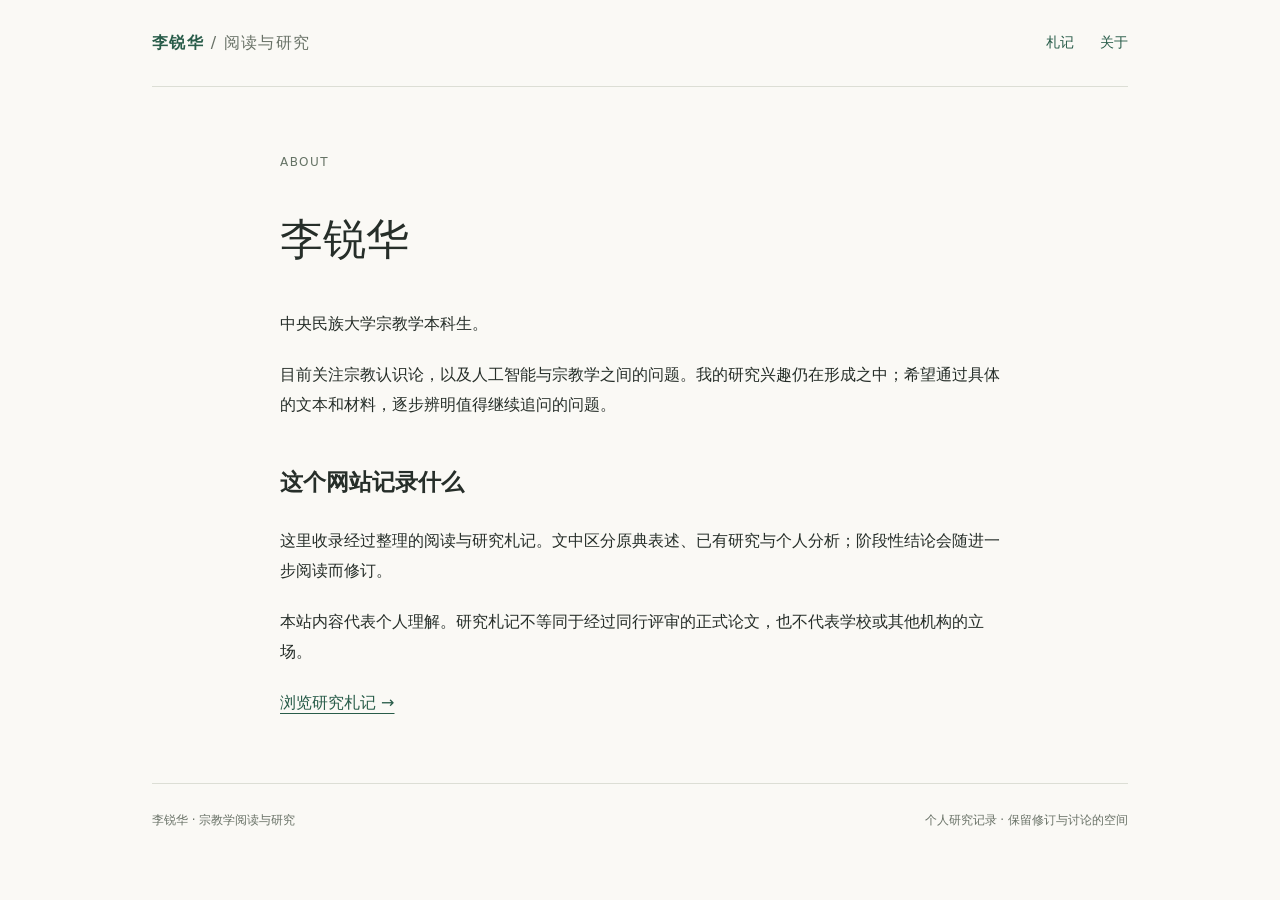
==== about.html @ aed1df16 "Create personal religious studies website" ====
<!doctype html><html lang="zh-CN"><head><meta charset="utf-8"><meta name="viewport" content="width=device-width,initial-scale=1"><meta name="description" content="李锐华，中央民族大学宗教学本科生。"><title>关于 · 李锐华</title><link rel="stylesheet" href="style.css"><link rel="icon" href="favicon.svg" type="image/svg+xml"></head><body><a class="skip" href="#main">跳至正文</a><div class="wrap"><header><a class="brand" href="index.html">李锐华 <span style="font-weight:400;color:#687166">/ 阅读与研究</span></a><nav aria-label="主导航"><a href="index.html#notes">札记</a><a href="about.html">关于</a></nav></header><main id="main"><article class="article"><div class="eyebrow">ABOUT</div><h1>李锐华</h1><p>中央民族大学宗教学本科生。</p><p>目前关注宗教认识论，以及人工智能与宗教学之间的问题。我的研究兴趣仍在形成之中；希望通过具体的文本和材料，逐步辨明值得继续追问的问题。</p><h2>这个网站记录什么</h2><p>这里收录经过整理的阅读与研究札记。文中区分原典表述、已有研究与个人分析；阶段性结论会随进一步阅读而修订。</p><p>本站内容代表个人理解。研究札记不等同于经过同行评审的正式论文，也不代表学校或其他机构的立场。</p><p><a href="index.html#notes">浏览研究札记 →</a></p></article></main><footer><span>李锐华 · 宗教学阅读与研究</span><span>个人研究记录 · 保留修订与讨论的空间</span></footer></div></body></html>
---- style.css ----
*{box-sizing:border-box}html{scroll-behavior:smooth}body{margin:0;background:#faf9f5;color:#262e29;font-family:system-ui,-apple-system,"PingFang SC","Microsoft YaHei",sans-serif;line-height:1.85}a{color:#285c49;text-underline-offset:5px}a:hover{color:#122f25}a:focus-visible{outline:2px solid #285c49;outline-offset:5px}.wrap{max-width:1040px;margin:auto;padding:0 32px}header{display:flex;justify-content:space-between;align-items:center;padding:28px 0;border-bottom:1px solid #dcded5}.brand{text-decoration:none;font-weight:650;letter-spacing:.08em}nav{display:flex;gap:26px}nav a{text-decoration:none;font-size:14px}.hero{padding:94px 0 75px;max-width:750px}.eyebrow,.meta{font-size:12px;letter-spacing:.12em;color:#657365}.hero h1{font:500 clamp(36px,6vw,62px)/1.35 Georgia,"Songti SC",serif;letter-spacing:.02em;margin:20px 0}.hero p{font-size:18px;color:#59635a;max-width:620px}.section{padding:42px 0;border-top:1px solid #dcded5}.section h2{font-size:16px;font-weight:500;margin:0 0 28px}.entry{display:grid;grid-template-columns:150px 1fr;gap:28px}.entry h3{font-size:24px;line-height:1.6;margin:0 0 14px;font-weight:500}.entry p{color:#59635a;margin:0 0 20px}.tag{font-size:12px;border:1px solid #becbbd;border-radius:3px;padding:3px 8px}.about{max-width:680px}footer{border-top:1px solid #dcded5;margin-top:65px;padding:25px 0 35px;color:#687166;font-size:12px;display:flex;justify-content:space-between;gap:20px}.article{max-width:720px;margin:64px auto}.article h1{font:500 clamp(30px,5vw,43px)/1.5 Georgia,"Songti SC",serif}.article h2{font-size:23px;margin-top:42px}.article p{margin:22px 0}.notice{border-left:3px solid #8a9e83;padding:10px 20px;background:#f0f2e9;font-size:14px;color:#59635a}.refs{font-size:14px;overflow-wrap:anywhere}.refs li{margin:14px 0}.skip{position:absolute;left:-9999px}.skip:focus{left:20px;background:white;padding:10px}@media(max-width:600px){.wrap{padding:0 22px}header{align-items:flex-start;gap:20px}nav{gap:15px}.hero{padding:60px 0 45px}.entry{grid-template-columns:1fr;gap:12px}footer{flex-direction:column;gap:5px}.article{margin-top:38px}}
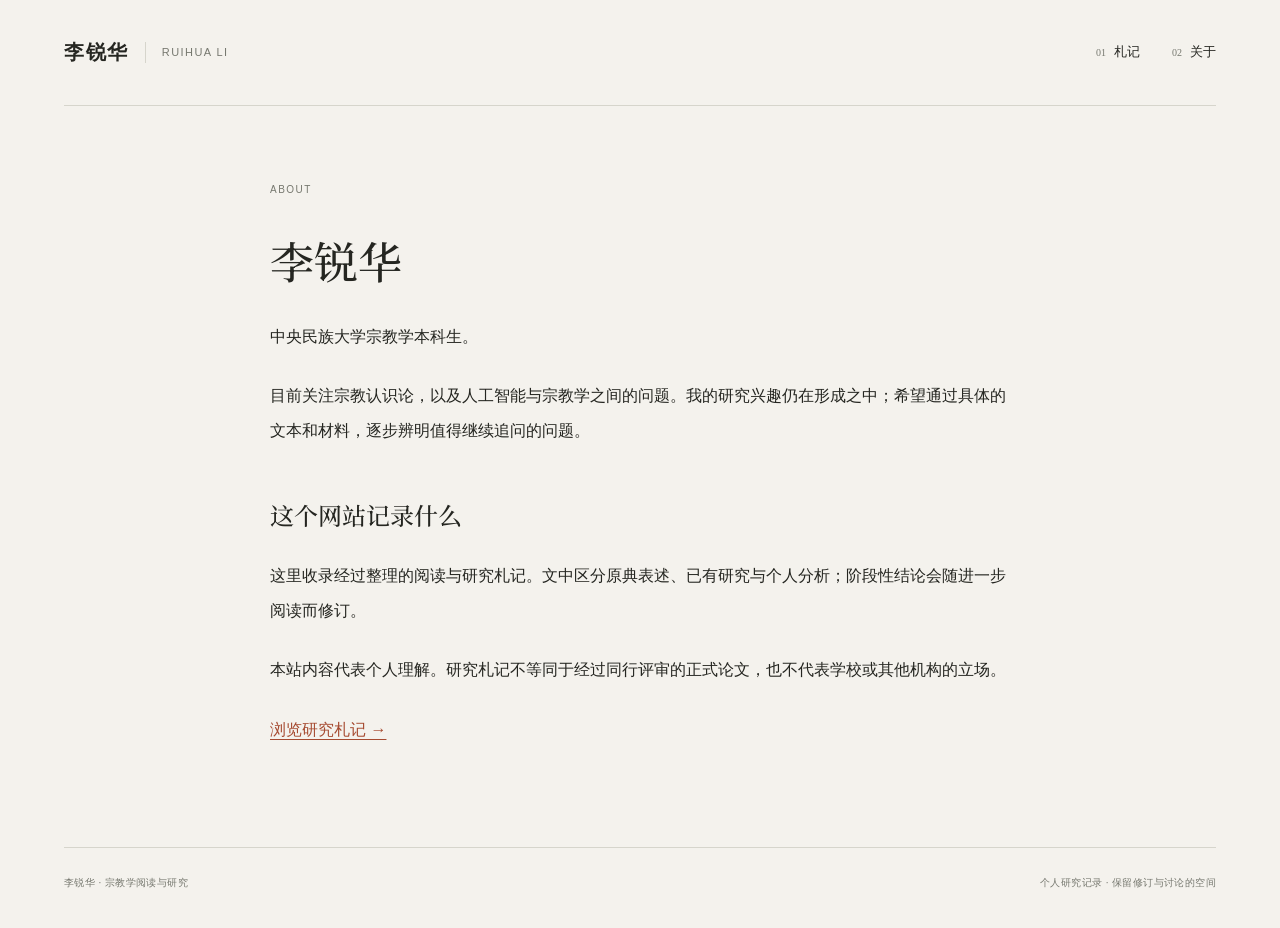
==== commit d7b39a32: "Redesign academic site with editorial typography and original book illustration" ====
--- a/about.html
+++ b/about.html
@@ -1 +1,2 @@
-<!doctype html><html lang="zh-CN"><head><meta charset="utf-8"><meta name="viewport" content="width=device-width,initial-scale=1"><meta name="description" content="李锐华，中央民族大学宗教学本科生。"><title>关于 · 李锐华</title><link rel="stylesheet" href="style.css"><link rel="icon" href="favicon.svg" type="image/svg+xml"></head><body><a class="skip" href="#main">跳至正文</a><div class="wrap"><header><a class="brand" href="index.html">李锐华 <span style="font-weight:400;color:#687166">/ 阅读与研究</span></a><nav aria-label="主导航"><a href="index.html#notes">札记</a><a href="about.html">关于</a></nav></header><main id="main"><article class="article"><div class="eyebrow">ABOUT</div><h1>李锐华</h1><p>中央民族大学宗教学本科生。</p><p>目前关注宗教认识论，以及人工智能与宗教学之间的问题。我的研究兴趣仍在形成之中；希望通过具体的文本和材料，逐步辨明值得继续追问的问题。</p><h2>这个网站记录什么</h2><p>这里收录经过整理的阅读与研究札记。文中区分原典表述、已有研究与个人分析；阶段性结论会随进一步阅读而修订。</p><p>本站内容代表个人理解。研究札记不等同于经过同行评审的正式论文，也不代表学校或其他机构的立场。</p><p><a href="index.html#notes">浏览研究札记 →</a></p></article></main><footer><span>李锐华 · 宗教学阅读与研究</span><span>个人研究记录 · 保留修订与讨论的空间</span></footer></div></body></html>+<!DOCTYPE html>
+<html lang="zh-CN"><head><meta charset="utf-8"/><meta content="width=device-width,initial-scale=1" name="viewport"/><meta content="李锐华，中央民族大学宗教学本科生。" name="description"/><title>关于 · 李锐华</title><link href="style.css?v=2" rel="stylesheet"/><link href="favicon.svg" rel="icon" type="image/svg+xml"/></head><body><a class="skip" href="#main">跳至正文</a><div class="wrap"><header><a class="brand" href="index.html">李锐华 <small>RUIHUA LI</small></a><nav aria-label="主导航"><a href="index.html#notes"><i>01</i> 札记</a><a href="about.html"><i>02</i> 关于</a></nav></header><main id="main"><article class="article"><div class="eyebrow">ABOUT</div><h1>李锐华</h1><p>中央民族大学宗教学本科生。</p><p>目前关注宗教认识论，以及人工智能与宗教学之间的问题。我的研究兴趣仍在形成之中；希望通过具体的文本和材料，逐步辨明值得继续追问的问题。</p><h2>这个网站记录什么</h2><p>这里收录经过整理的阅读与研究札记。文中区分原典表述、已有研究与个人分析；阶段性结论会随进一步阅读而修订。</p><p>本站内容代表个人理解。研究札记不等同于经过同行评审的正式论文，也不代表学校或其他机构的立场。</p><p><a href="index.html#notes">浏览研究札记 →</a></p></article></main><footer><span>李锐华 · 宗教学阅读与研究</span><span>个人研究记录 · 保留修订与讨论的空间</span></footer></div></body></html>
--- a/style.css
+++ b/style.css
@@ -1 +1,2 @@
-*{box-sizing:border-box}html{scroll-behavior:smooth}body{margin:0;background:#faf9f5;color:#262e29;font-family:system-ui,-apple-system,"PingFang SC","Microsoft YaHei",sans-serif;line-height:1.85}a{color:#285c49;text-underline-offset:5px}a:hover{color:#122f25}a:focus-visible{outline:2px solid #285c49;outline-offset:5px}.wrap{max-width:1040px;margin:auto;padding:0 32px}header{display:flex;justify-content:space-between;align-items:center;padding:28px 0;border-bottom:1px solid #dcded5}.brand{text-decoration:none;font-weight:650;letter-spacing:.08em}nav{display:flex;gap:26px}nav a{text-decoration:none;font-size:14px}.hero{padding:94px 0 75px;max-width:750px}.eyebrow,.meta{font-size:12px;letter-spacing:.12em;color:#657365}.hero h1{font:500 clamp(36px,6vw,62px)/1.35 Georgia,"Songti SC",serif;letter-spacing:.02em;margin:20px 0}.hero p{font-size:18px;color:#59635a;max-width:620px}.section{padding:42px 0;border-top:1px solid #dcded5}.section h2{font-size:16px;font-weight:500;margin:0 0 28px}.entry{display:grid;grid-template-columns:150px 1fr;gap:28px}.entry h3{font-size:24px;line-height:1.6;margin:0 0 14px;font-weight:500}.entry p{color:#59635a;margin:0 0 20px}.tag{font-size:12px;border:1px solid #becbbd;border-radius:3px;padding:3px 8px}.about{max-width:680px}footer{border-top:1px solid #dcded5;margin-top:65px;padding:25px 0 35px;color:#687166;font-size:12px;display:flex;justify-content:space-between;gap:20px}.article{max-width:720px;margin:64px auto}.article h1{font:500 clamp(30px,5vw,43px)/1.5 Georgia,"Songti SC",serif}.article h2{font-size:23px;margin-top:42px}.article p{margin:22px 0}.notice{border-left:3px solid #8a9e83;padding:10px 20px;background:#f0f2e9;font-size:14px;color:#59635a}.refs{font-size:14px;overflow-wrap:anywhere}.refs li{margin:14px 0}.skip{position:absolute;left:-9999px}.skip:focus{left:20px;background:white;padding:10px}@media(max-width:600px){.wrap{padding:0 22px}header{align-items:flex-start;gap:20px}nav{gap:15px}.hero{padding:60px 0 45px}.entry{grid-template-columns:1fr;gap:12px}footer{flex-direction:column;gap:5px}.article{margin-top:38px}}+@import url('https://fonts.googleapis.com/css2?family=Noto+Serif+SC:wght@400;500;600&display=swap');
+:root{--paper:#f4f2ed;--ink:#252621;--muted:#76786f;--line:#d6d5cc;--accent:#a64b31}*{box-sizing:border-box}html{scroll-behavior:smooth}body{margin:0;background:var(--paper);color:var(--ink);font-family:Arial,"PingFang SC","Microsoft YaHei",sans-serif;line-height:1.85}a{color:inherit;text-decoration:none}a:hover{color:var(--accent)}a:focus-visible{outline:2px solid var(--accent);outline-offset:6px}.wrap{max-width:1280px;margin:auto;padding:0 64px}header{height:106px;display:flex;align-items:center;justify-content:space-between;border-bottom:1px solid var(--line)}.brand{font-size:20px;font-weight:600;letter-spacing:.08em;display:flex;align-items:center;gap:16px}.brand small{font-size:11px;letter-spacing:.13em;font-weight:400;border-left:1px solid var(--line);padding-left:16px;color:var(--muted)}nav{display:flex;gap:32px;font-size:13px}nav a{display:flex;gap:8px;align-items:baseline}nav i{font:10px Georgia,serif;color:var(--muted)}.eyebrow,.meta{font-size:10px;letter-spacing:.15em;text-transform:uppercase;color:var(--muted)}.hero{display:grid;grid-template-columns:1.25fr 1fr;gap:60px;align-items:center;min-height:575px;padding:65px 0 60px}.hero h1{font:500 clamp(40px,5.5vw,68px)/1.45 "Noto Serif SC","Songti SC",serif;letter-spacing:.04em;margin:25px 0}.hero h1 em{font-style:normal;color:var(--accent)}.hero p{font-size:14px;line-height:2.1;color:#63665c;max-width:390px}.text-link{display:inline-flex;gap:42px;border-bottom:1px solid var(--ink);padding:10px 0;margin-top:13px;font-size:12px}.visual{position:relative;min-height:385px;background:#e8e8df;overflow:hidden;display:flex;align-items:center;justify-content:center}.visual svg{width:100%;height:385px}.visual-label{position:absolute;left:22px;bottom:17px;font-size:9px;letter-spacing:.14em;color:#74776a}.visual-no{position:absolute;right:20px;top:15px;font:italic 28px Georgia;color:#8f9485}.section{border-top:1px solid var(--line);padding:32px 0 52px}.section-head{display:flex;justify-content:space-between;align-items:baseline;margin-bottom:36px}.section h2{font-size:13px;font-weight:500;margin:0}.section-head span{font-size:10px;letter-spacing:.13em;color:var(--muted)}.entry{display:grid;grid-template-columns:80px 1fr 190px;gap:24px}.entry-no{font:italic 42px Georgia,serif;color:#aaab9e;line-height:1.2}.entry h3{font:500 27px/1.7 "Noto Serif SC","Songti SC",serif;max-width:650px;margin:0 0 12px}.entry p{font-size:13px;color:#74776e;max-width:600px;margin:0 0 15px}.entry-meta{text-align:right;font-size:11px;color:var(--muted);display:flex;flex-direction:column;align-items:flex-end;gap:16px}.tag{border:1px solid #c8cabc;padding:3px 10px;font-size:10px}.read-circle{width:43px;height:43px;border:1px solid var(--line);border-radius:50%;display:grid;place-items:center;font-size:20px;margin-top:12px}.about-strip{display:grid;grid-template-columns:1fr 2fr;gap:50px;padding:35px 0}.about-strip p{font-size:14px;line-height:2.1;margin:0;max-width:660px;color:#66695f}footer{border-top:1px solid var(--line);padding:26px 0 35px;display:flex;justify-content:space-between;gap:20px;color:var(--muted);font-size:10px;letter-spacing:.04em}.article{max-width:740px;margin:75px auto 100px}.article h1{font:500 clamp(30px,4vw,44px)/1.6 "Noto Serif SC","Songti SC",serif;margin:25px 0}.article h2{font:500 24px/1.6 "Noto Serif SC","Songti SC",serif;margin:48px 0 20px}.article p{font-size:16px;line-height:2.15;margin:25px 0}.article a{color:var(--accent);text-decoration:underline;text-underline-offset:4px}.article .meta{font-size:11px}.notice{border-left:2px solid var(--accent);padding:12px 22px;background:#eae8e0;font-size:13px;line-height:1.9;color:#686b60;margin:32px 0}.refs{font-size:13px;line-height:1.9;padding-left:20px;overflow-wrap:anywhere}.refs li{margin:17px 0}.skip{position:absolute;left:-9999px}.skip:focus{left:20px;top:5px;background:white;padding:10px;z-index:10}@media(min-width:1450px){.hero{min-height:640px}}@media(max-width:900px){.wrap{padding:0 32px}.hero{gap:30px}.hero h1{font-size:43px}.visual,.visual svg{min-height:320px;height:320px}.entry{grid-template-columns:50px 1fr}.entry-meta{grid-column:2;flex-direction:row;align-items:center;text-align:left}.read-circle{margin:0;margin-left:auto}.brand small{display:none}}@media(max-width:600px){.wrap{padding:0 23px}header{height:82px}nav{gap:22px}.brand{font-size:18px}.hero{grid-template-columns:1fr;gap:32px;padding:42px 0}.hero h1{font-size:44px;margin:20px 0}.hero p{font-size:14px}.visual,.visual svg{min-height:235px;height:235px}.visual svg{width:100%}.entry{gap:12px;grid-template-columns:33px 1fr}.entry-no{font-size:28px}.entry h3{font-size:22px}.section-head{margin-bottom:27px}.about-strip{grid-template-columns:1fr;gap:20px}footer{flex-direction:column;gap:7px}.article{margin:40px auto 65px}.article p{font-size:15px}.article h1{font-size:31px}.article h2{font-size:22px}.section{padding-bottom:35px}}@media(prefers-reduced-motion:reduce){html{scroll-behavior:auto}}
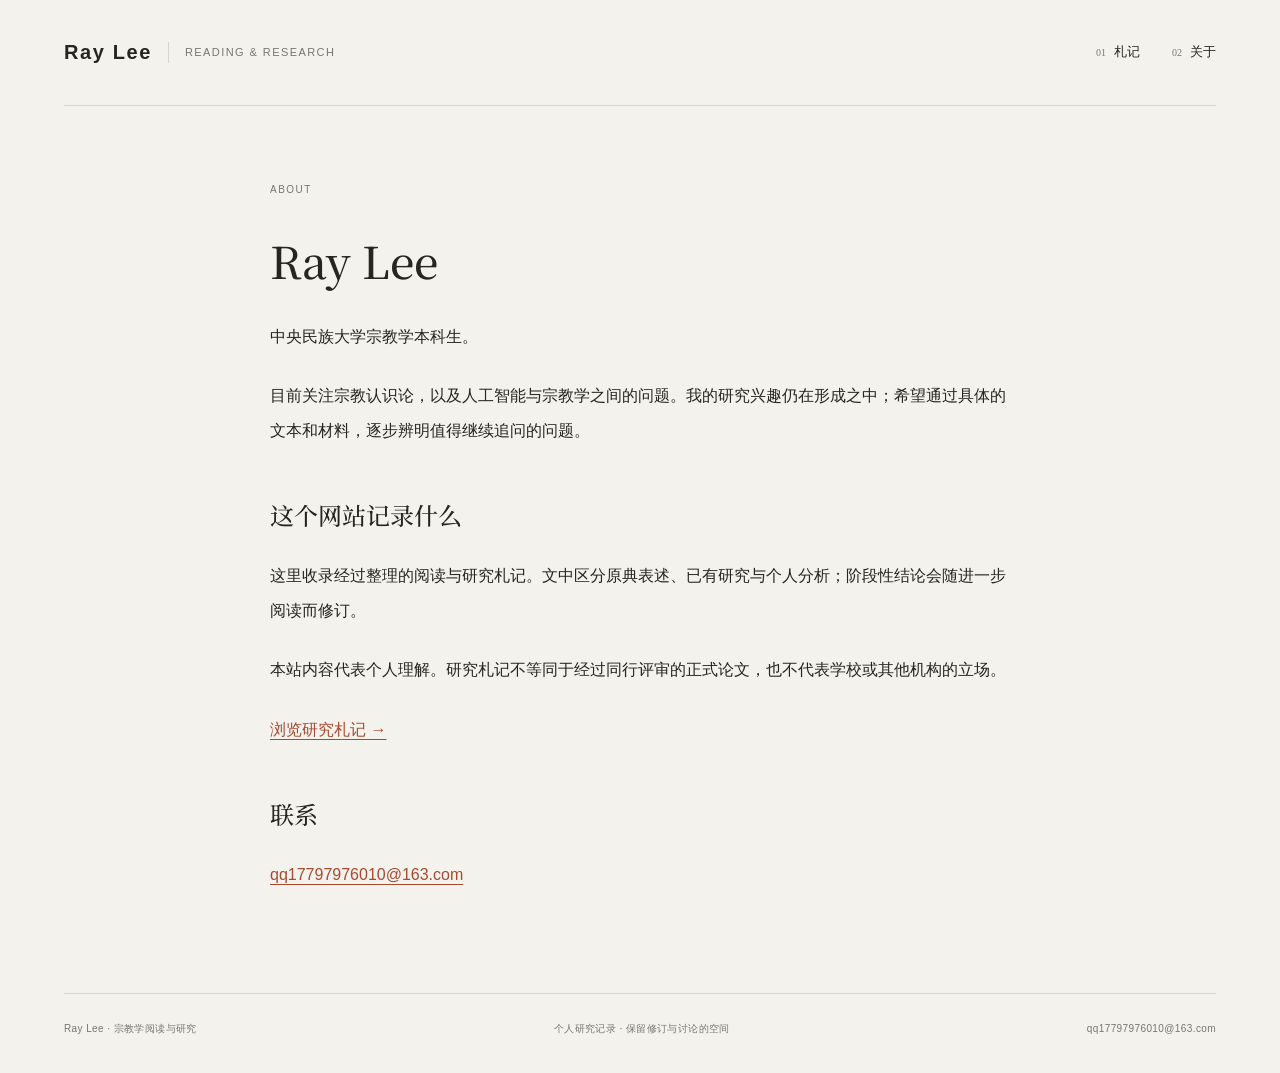
==== commit 0534cfb3: "Use Ray Lee name and public contact email" ====
--- a/about.html
+++ b/about.html
@@ -1,2 +1,3 @@
 <!DOCTYPE html>
-<html lang="zh-CN"><head><meta charset="utf-8"/><meta content="width=device-width,initial-scale=1" name="viewport"/><meta content="李锐华，中央民族大学宗教学本科生。" name="description"/><title>关于 · 李锐华</title><link href="style.css?v=2" rel="stylesheet"/><link href="favicon.svg" rel="icon" type="image/svg+xml"/></head><body><a class="skip" href="#main">跳至正文</a><div class="wrap"><header><a class="brand" href="index.html">李锐华 <small>RUIHUA LI</small></a><nav aria-label="主导航"><a href="index.html#notes"><i>01</i> 札记</a><a href="about.html"><i>02</i> 关于</a></nav></header><main id="main"><article class="article"><div class="eyebrow">ABOUT</div><h1>李锐华</h1><p>中央民族大学宗教学本科生。</p><p>目前关注宗教认识论，以及人工智能与宗教学之间的问题。我的研究兴趣仍在形成之中；希望通过具体的文本和材料，逐步辨明值得继续追问的问题。</p><h2>这个网站记录什么</h2><p>这里收录经过整理的阅读与研究札记。文中区分原典表述、已有研究与个人分析；阶段性结论会随进一步阅读而修订。</p><p>本站内容代表个人理解。研究札记不等同于经过同行评审的正式论文，也不代表学校或其他机构的立场。</p><p><a href="index.html#notes">浏览研究札记 →</a></p></article></main><footer><span>李锐华 · 宗教学阅读与研究</span><span>个人研究记录 · 保留修订与讨论的空间</span></footer></div></body></html>+
+<html lang="zh-CN"><head><meta charset="utf-8"/><meta content="width=device-width,initial-scale=1" name="viewport"/><meta content="Ray Lee，中央民族大学宗教学本科生。" name="description"/><title>关于 · Ray Lee</title><link href="style.css?v=2" rel="stylesheet"/><link href="favicon.svg" rel="icon" type="image/svg+xml"/></head><body><a class="skip" href="#main">跳至正文</a><div class="wrap"><header><a class="brand" href="index.html">Ray Lee <small>READING &amp; RESEARCH</small></a><nav aria-label="主导航"><a href="index.html#notes"><i>01</i> 札记</a><a href="about.html"><i>02</i> 关于</a></nav></header><main id="main"><article class="article"><div class="eyebrow">ABOUT</div><h1>Ray Lee</h1><p>中央民族大学宗教学本科生。</p><p>目前关注宗教认识论，以及人工智能与宗教学之间的问题。我的研究兴趣仍在形成之中；希望通过具体的文本和材料，逐步辨明值得继续追问的问题。</p><h2>这个网站记录什么</h2><p>这里收录经过整理的阅读与研究札记。文中区分原典表述、已有研究与个人分析；阶段性结论会随进一步阅读而修订。</p><p>本站内容代表个人理解。研究札记不等同于经过同行评审的正式论文，也不代表学校或其他机构的立场。</p><p><a href="index.html#notes">浏览研究札记 →</a></p><h2>联系</h2><p><a href="mailto:qq17797976010@163.com">qq17797976010@163.com</a></p></article></main><footer><span>Ray Lee · 宗教学阅读与研究</span><span>个人研究记录 · 保留修订与讨论的空间</span><a href="mailto:qq17797976010@163.com">qq17797976010@163.com</a></footer></div></body></html>
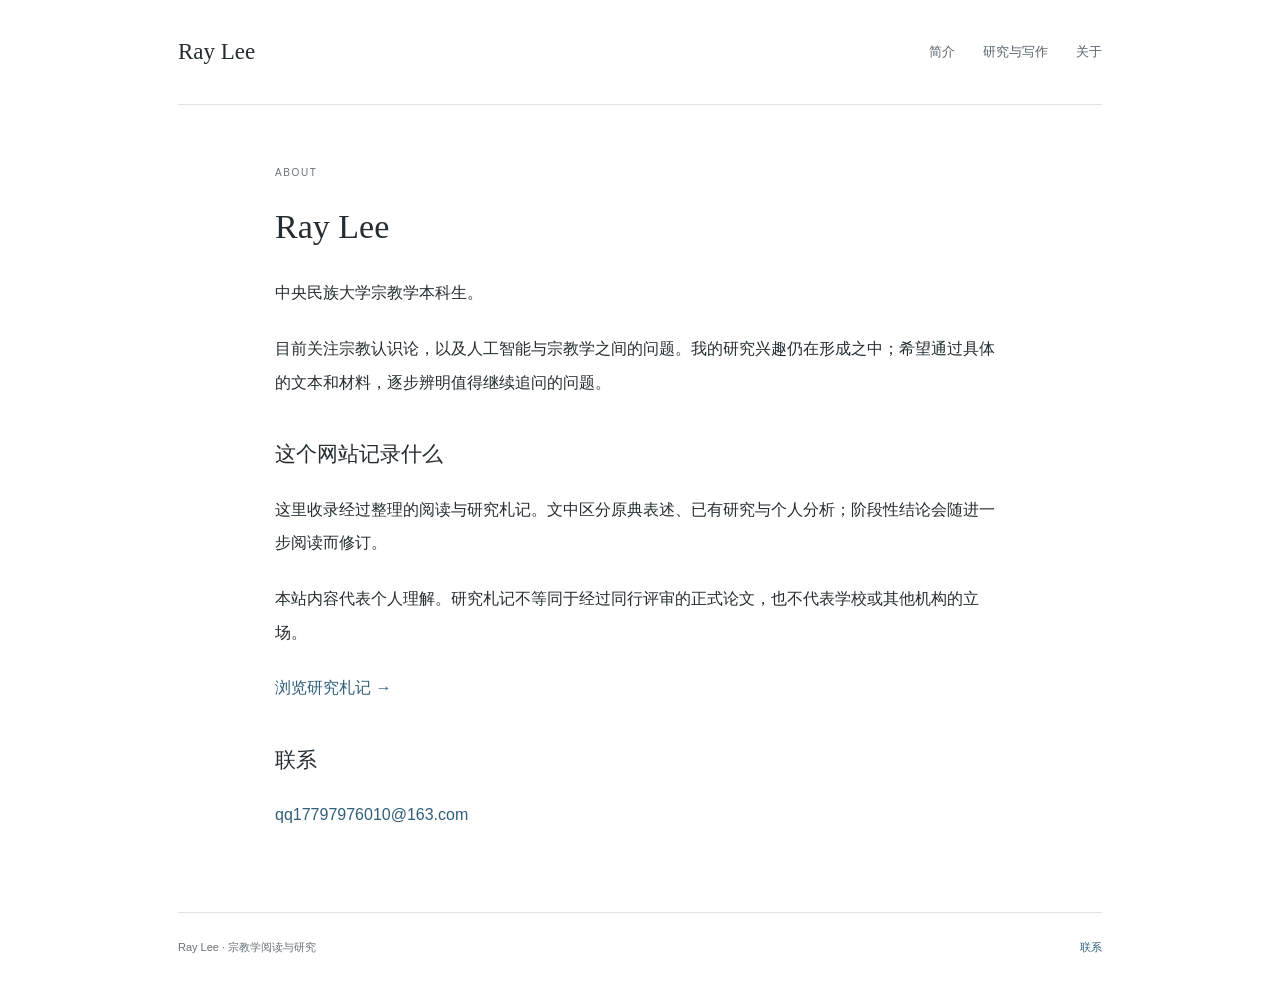
==== commit 9e42f230: "Center academic profile and label writing type and status" ====
--- a/about.html
+++ b/about.html
@@ -1,3 +1,82 @@
 <!DOCTYPE html>
-
-<html lang="zh-CN"><head><meta charset="utf-8"/><meta content="width=device-width,initial-scale=1" name="viewport"/><meta content="Ray Lee，中央民族大学宗教学本科生。" name="description"/><title>关于 · Ray Lee</title><link href="style.css?v=2" rel="stylesheet"/><link href="favicon.svg" rel="icon" type="image/svg+xml"/></head><body><a class="skip" href="#main">跳至正文</a><div class="wrap"><header><a class="brand" href="index.html">Ray Lee <small>READING &amp; RESEARCH</small></a><nav aria-label="主导航"><a href="index.html#notes"><i>01</i> 札记</a><a href="about.html"><i>02</i> 关于</a></nav></header><main id="main"><article class="article"><div class="eyebrow">ABOUT</div><h1>Ray Lee</h1><p>中央民族大学宗教学本科生。</p><p>目前关注宗教认识论，以及人工智能与宗教学之间的问题。我的研究兴趣仍在形成之中；希望通过具体的文本和材料，逐步辨明值得继续追问的问题。</p><h2>这个网站记录什么</h2><p>这里收录经过整理的阅读与研究札记。文中区分原典表述、已有研究与个人分析；阶段性结论会随进一步阅读而修订。</p><p>本站内容代表个人理解。研究札记不等同于经过同行评审的正式论文，也不代表学校或其他机构的立场。</p><p><a href="index.html#notes">浏览研究札记 →</a></p><h2>联系</h2><p><a href="mailto:qq17797976010@163.com">qq17797976010@163.com</a></p></article></main><footer><span>Ray Lee · 宗教学阅读与研究</span><span>个人研究记录 · 保留修订与讨论的空间</span><a href="mailto:qq17797976010@163.com">qq17797976010@163.com</a></footer></div></body></html>+<html lang="zh-CN">
+ <head>
+  <meta charset="utf-8"/>
+  <meta content="width=device-width,initial-scale=1" name="viewport"/>
+  <meta content="Ray Lee，中央民族大学宗教学本科生。" name="description"/>
+  <title>
+   关于 · Ray Lee
+  </title>
+  <link href="style.css?v=3" rel="stylesheet"/>
+  <link href="favicon.svg" rel="icon" type="image/svg+xml"/>
+ </head>
+ <body>
+  <a class="skip" href="#main">
+   跳至正文
+  </a>
+  <div class="wrap">
+   <header>
+    <a class="brand" href="index.html">
+     Ray Lee
+    </a>
+    <nav aria-label="主导航">
+     <a href="index.html">
+      简介
+     </a>
+     <a href="index.html#notes">
+      研究与写作
+     </a>
+     <a href="about.html">
+      关于
+     </a>
+    </nav>
+   </header>
+   <main id="main">
+    <article class="article">
+     <div class="eyebrow">
+      ABOUT
+     </div>
+     <h1>
+      Ray Lee
+     </h1>
+     <p>
+      中央民族大学宗教学本科生。
+     </p>
+     <p>
+      目前关注宗教认识论，以及人工智能与宗教学之间的问题。我的研究兴趣仍在形成之中；希望通过具体的文本和材料，逐步辨明值得继续追问的问题。
+     </p>
+     <h2>
+      这个网站记录什么
+     </h2>
+     <p>
+      这里收录经过整理的阅读与研究札记。文中区分原典表述、已有研究与个人分析；阶段性结论会随进一步阅读而修订。
+     </p>
+     <p>
+      本站内容代表个人理解。研究札记不等同于经过同行评审的正式论文，也不代表学校或其他机构的立场。
+     </p>
+     <p>
+      <a href="index.html#notes">
+       浏览研究札记 →
+      </a>
+     </p>
+     <h2>
+      联系
+     </h2>
+     <p>
+      <a href="mailto:qq17797976010@163.com">
+       qq17797976010@163.com
+      </a>
+     </p>
+    </article>
+   </main>
+   <footer>
+    <span>
+     Ray Lee · 宗教学阅读与研究
+    </span>
+    <a href="mailto:qq17797976010@163.com">
+     联系
+    </a>
+   </footer>
+  </div>
+ </body>
+</html>
--- a/style.css
+++ b/style.css
@@ -1,2 +1 @@
-@import url('https://fonts.googleapis.com/css2?family=Noto+Serif+SC:wght@400;500;600&display=swap');
-:root{--paper:#f4f2ed;--ink:#252621;--muted:#76786f;--line:#d6d5cc;--accent:#a64b31}*{box-sizing:border-box}html{scroll-behavior:smooth}body{margin:0;background:var(--paper);color:var(--ink);font-family:Arial,"PingFang SC","Microsoft YaHei",sans-serif;line-height:1.85}a{color:inherit;text-decoration:none}a:hover{color:var(--accent)}a:focus-visible{outline:2px solid var(--accent);outline-offset:6px}.wrap{max-width:1280px;margin:auto;padding:0 64px}header{height:106px;display:flex;align-items:center;justify-content:space-between;border-bottom:1px solid var(--line)}.brand{font-size:20px;font-weight:600;letter-spacing:.08em;display:flex;align-items:center;gap:16px}.brand small{font-size:11px;letter-spacing:.13em;font-weight:400;border-left:1px solid var(--line);padding-left:16px;color:var(--muted)}nav{display:flex;gap:32px;font-size:13px}nav a{display:flex;gap:8px;align-items:baseline}nav i{font:10px Georgia,serif;color:var(--muted)}.eyebrow,.meta{font-size:10px;letter-spacing:.15em;text-transform:uppercase;color:var(--muted)}.hero{display:grid;grid-template-columns:1.25fr 1fr;gap:60px;align-items:center;min-height:575px;padding:65px 0 60px}.hero h1{font:500 clamp(40px,5.5vw,68px)/1.45 "Noto Serif SC","Songti SC",serif;letter-spacing:.04em;margin:25px 0}.hero h1 em{font-style:normal;color:var(--accent)}.hero p{font-size:14px;line-height:2.1;color:#63665c;max-width:390px}.text-link{display:inline-flex;gap:42px;border-bottom:1px solid var(--ink);padding:10px 0;margin-top:13px;font-size:12px}.visual{position:relative;min-height:385px;background:#e8e8df;overflow:hidden;display:flex;align-items:center;justify-content:center}.visual svg{width:100%;height:385px}.visual-label{position:absolute;left:22px;bottom:17px;font-size:9px;letter-spacing:.14em;color:#74776a}.visual-no{position:absolute;right:20px;top:15px;font:italic 28px Georgia;color:#8f9485}.section{border-top:1px solid var(--line);padding:32px 0 52px}.section-head{display:flex;justify-content:space-between;align-items:baseline;margin-bottom:36px}.section h2{font-size:13px;font-weight:500;margin:0}.section-head span{font-size:10px;letter-spacing:.13em;color:var(--muted)}.entry{display:grid;grid-template-columns:80px 1fr 190px;gap:24px}.entry-no{font:italic 42px Georgia,serif;color:#aaab9e;line-height:1.2}.entry h3{font:500 27px/1.7 "Noto Serif SC","Songti SC",serif;max-width:650px;margin:0 0 12px}.entry p{font-size:13px;color:#74776e;max-width:600px;margin:0 0 15px}.entry-meta{text-align:right;font-size:11px;color:var(--muted);display:flex;flex-direction:column;align-items:flex-end;gap:16px}.tag{border:1px solid #c8cabc;padding:3px 10px;font-size:10px}.read-circle{width:43px;height:43px;border:1px solid var(--line);border-radius:50%;display:grid;place-items:center;font-size:20px;margin-top:12px}.about-strip{display:grid;grid-template-columns:1fr 2fr;gap:50px;padding:35px 0}.about-strip p{font-size:14px;line-height:2.1;margin:0;max-width:660px;color:#66695f}footer{border-top:1px solid var(--line);padding:26px 0 35px;display:flex;justify-content:space-between;gap:20px;color:var(--muted);font-size:10px;letter-spacing:.04em}.article{max-width:740px;margin:75px auto 100px}.article h1{font:500 clamp(30px,4vw,44px)/1.6 "Noto Serif SC","Songti SC",serif;margin:25px 0}.article h2{font:500 24px/1.6 "Noto Serif SC","Songti SC",serif;margin:48px 0 20px}.article p{font-size:16px;line-height:2.15;margin:25px 0}.article a{color:var(--accent);text-decoration:underline;text-underline-offset:4px}.article .meta{font-size:11px}.notice{border-left:2px solid var(--accent);padding:12px 22px;background:#eae8e0;font-size:13px;line-height:1.9;color:#686b60;margin:32px 0}.refs{font-size:13px;line-height:1.9;padding-left:20px;overflow-wrap:anywhere}.refs li{margin:17px 0}.skip{position:absolute;left:-9999px}.skip:focus{left:20px;top:5px;background:white;padding:10px;z-index:10}@media(min-width:1450px){.hero{min-height:640px}}@media(max-width:900px){.wrap{padding:0 32px}.hero{gap:30px}.hero h1{font-size:43px}.visual,.visual svg{min-height:320px;height:320px}.entry{grid-template-columns:50px 1fr}.entry-meta{grid-column:2;flex-direction:row;align-items:center;text-align:left}.read-circle{margin:0;margin-left:auto}.brand small{display:none}}@media(max-width:600px){.wrap{padding:0 23px}header{height:82px}nav{gap:22px}.brand{font-size:18px}.hero{grid-template-columns:1fr;gap:32px;padding:42px 0}.hero h1{font-size:44px;margin:20px 0}.hero p{font-size:14px}.visual,.visual svg{min-height:235px;height:235px}.visual svg{width:100%}.entry{gap:12px;grid-template-columns:33px 1fr}.entry-no{font-size:28px}.entry h3{font-size:22px}.section-head{margin-bottom:27px}.about-strip{grid-template-columns:1fr;gap:20px}footer{flex-direction:column;gap:7px}.article{margin:40px auto 65px}.article p{font-size:15px}.article h1{font-size:31px}.article h2{font-size:22px}.section{padding-bottom:35px}}@media(prefers-reduced-motion:reduce){html{scroll-behavior:auto}}+*{box-sizing:border-box}:root{--ink:#252d32;--muted:#68727a;--line:#e1e5e8;--link:#305f7b}html{scroll-behavior:smooth}body{margin:0;background:#fff;color:var(--ink);font-family:-apple-system,BlinkMacSystemFont,"Segoe UI","PingFang SC","Microsoft YaHei",sans-serif;line-height:1.9}a{color:var(--link);text-decoration:none}a:hover{text-decoration:underline;text-underline-offset:4px}a:focus-visible{outline:2px solid var(--link);outline-offset:5px}.wrap{max-width:1020px;padding:0 48px;margin:auto}header{display:flex;justify-content:space-between;align-items:center;min-height:105px;border-bottom:1px solid var(--line);gap:25px}.brand{font:500 23px Georgia,serif;color:var(--ink)}nav{display:flex;gap:28px;font-size:13px}nav a{color:#58646d}.profile{padding:66px 0 54px;max-width:770px}.eyebrow{font-size:10px;letter-spacing:.16em;color:var(--muted);margin:0 0 14px}.profile h1{font:400 52px/1.2 Georgia,"Times New Roman",serif;margin:0 0 17px;letter-spacing:-.02em}.affiliation{font-size:14px;color:var(--muted);margin:0 0 30px}.bio{font-size:16px;line-height:2}.bio p{margin:17px 0}.contact-links{display:flex;flex-wrap:wrap;gap:10px 26px;margin-top:27px;font-size:13px}.writings{border-top:1px solid var(--line);padding:32px 0 30px}.section-heading{display:flex;justify-content:space-between;align-items:center}.section-heading h2{font-size:19px;font-weight:500;margin:0}.section-heading>span{font-size:10px;letter-spacing:.15em;color:var(--muted)}.writing-item{padding:29px 0 8px;max-width:780px}.work-status{display:flex;flex-wrap:wrap;gap:8px 18px;font-size:11px;color:var(--muted)}.work-status span:first-child{color:var(--link)}.writing-item h3{font-size:20px;font-weight:500;line-height:1.65;margin:10px 0}.writing-item p{font-size:14px;color:#606b73;line-height:1.9;margin:10px 0 16px}.work-details{display:flex;flex-wrap:wrap;gap:8px 21px;font-size:11px;color:var(--muted)}.work-details a{font-size:12px}footer{border-top:1px solid var(--line);display:flex;justify-content:space-between;gap:20px;padding:24px 0 32px;margin-top:60px;font-size:11px;color:var(--muted)}.article{max-width:730px;margin:58px auto 80px}.article h1{font:500 34px/1.6 "Songti SC","Noto Serif CJK SC",Georgia,serif;margin:18px 0}.article h2{font-size:21px;font-weight:500;line-height:1.6;margin:38px 0 16px}.article p{font-size:16px;line-height:2.1;margin:22px 0}.article .meta{font-size:12px;color:var(--muted)}.article a{text-underline-offset:4px}.notice{padding:14px 20px;background:#f5f7f8;border-left:2px solid #aabcc7;font-size:13px;line-height:1.9;color:#5e6c76;margin:26px 0}.refs{font-size:13px;line-height:1.9;padding-left:22px;overflow-wrap:anywhere}.refs li{margin:16px 0}.skip{position:absolute;left:-9999px}.skip:focus{left:16px;top:6px;background:white;padding:8px;z-index:2}@media(max-width:600px){.wrap{padding:0 23px}header{min-height:83px;gap:12px}.brand{font-size:21px}nav{gap:16px;font-size:12px}.profile{padding:42px 0}.profile h1{font-size:43px}.bio{font-size:15px}.contact-links{gap:10px 20px;font-size:12px}.writing-item h3{font-size:19px}.article{margin-top:38px}.article h1{font-size:29px}.article p{font-size:15px}.work-details{gap:7px 15px}footer{margin-top:40px;font-size:10px}}@media(prefers-reduced-motion:reduce){html{scroll-behavior:auto}}
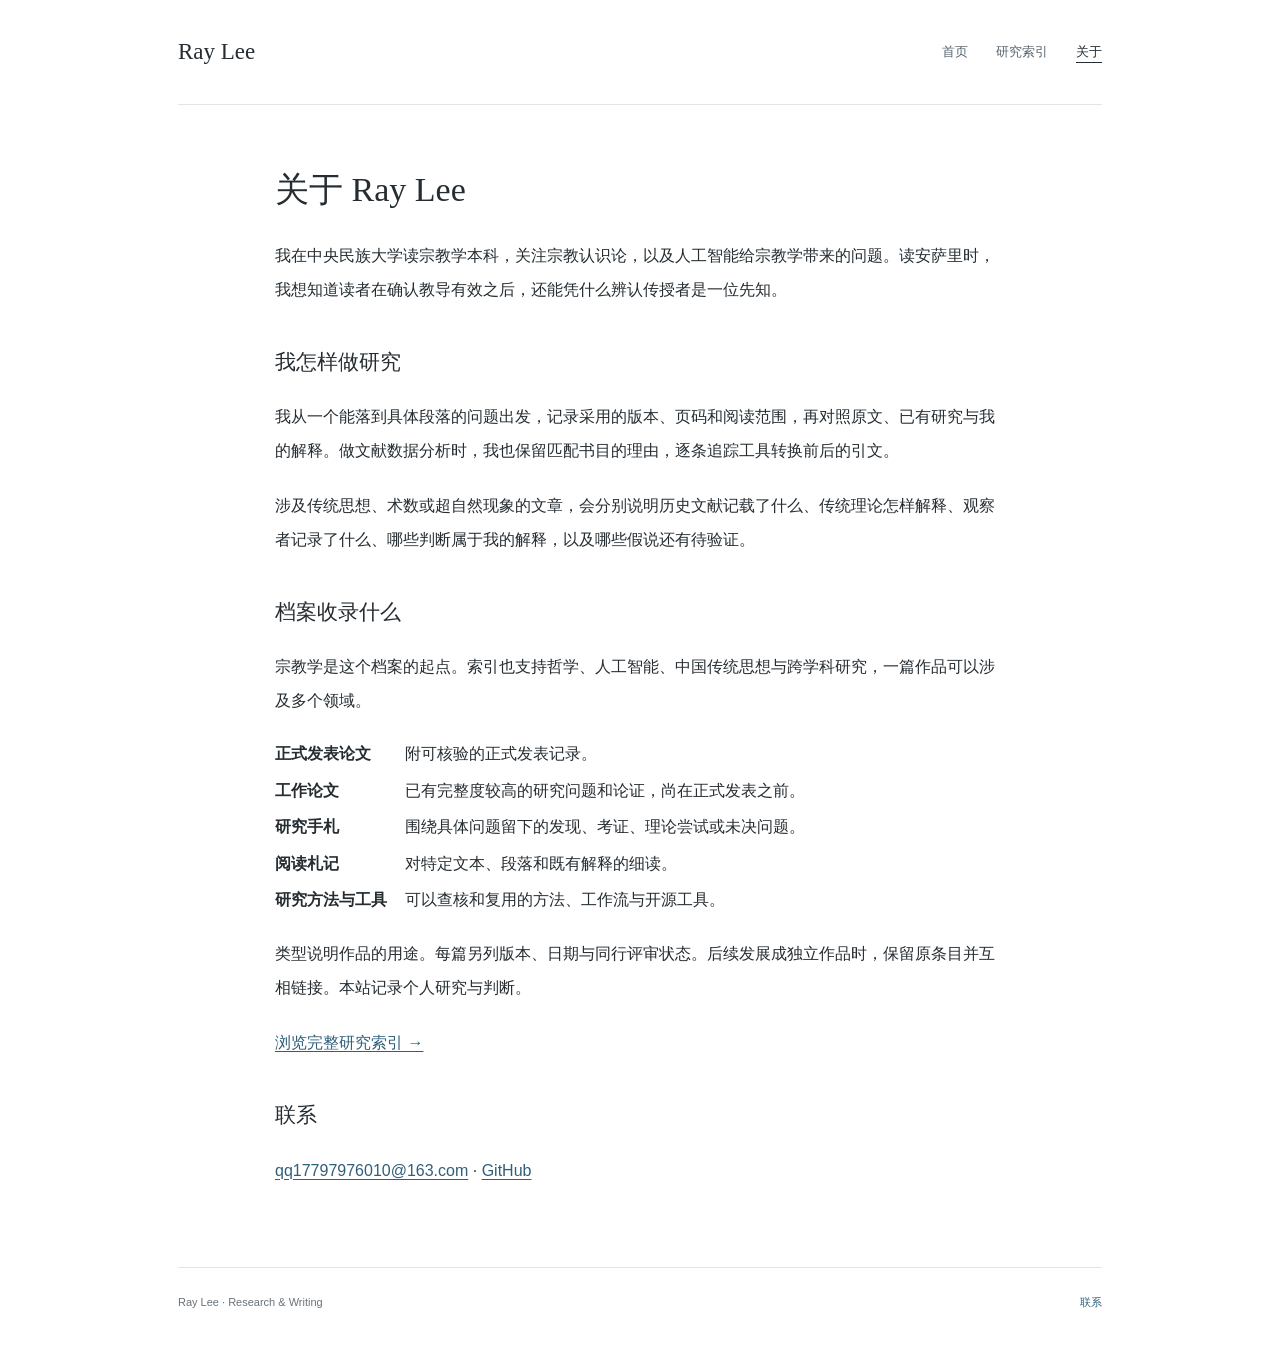
==== commit 8339d599: "Build the personal research archive for review" ====
--- a/about.html
+++ b/about.html
@@ -1,82 +1,43 @@
-<!DOCTYPE html>
+<!doctype html>
 <html lang="zh-CN">
- <head>
-  <meta charset="utf-8"/>
-  <meta content="width=device-width,initial-scale=1" name="viewport"/>
-  <meta content="Ray Lee，中央民族大学宗教学本科生。" name="description"/>
-  <title>
-   关于 · Ray Lee
-  </title>
-  <link href="style.css?v=3" rel="stylesheet"/>
-  <link href="favicon.svg" rel="icon" type="image/svg+xml"/>
- </head>
- <body>
-  <a class="skip" href="#main">
-   跳至正文
-  </a>
+<head>
+  <meta charset="utf-8">
+  <meta name="viewport" content="width=device-width, initial-scale=1">
+  <meta name="description" content="Ray Lee 的研究背景、方法与个人开放研究档案说明。">
+  <title>关于 Ray Lee · Research &amp; Writing</title>
+  <link rel="canonical" href="https://raylee-ai.github.io/about.html">
+  <link rel="icon" type="image/svg+xml" href="favicon.svg">
+  <link rel="stylesheet" href="style.css?v=4">
+
+</head>
+<body>
+  <a class="skip" href="#main">跳至正文</a>
   <div class="wrap">
-   <header>
-    <a class="brand" href="index.html">
-     Ray Lee
-    </a>
-    <nav aria-label="主导航">
-     <a href="index.html">
-      简介
-     </a>
-     <a href="index.html#notes">
-      研究与写作
-     </a>
-     <a href="about.html">
-      关于
-     </a>
-    </nav>
-   </header>
-   <main id="main">
-    <article class="article">
-     <div class="eyebrow">
-      ABOUT
-     </div>
-     <h1>
-      Ray Lee
-     </h1>
-     <p>
-      中央民族大学宗教学本科生。
-     </p>
-     <p>
-      目前关注宗教认识论，以及人工智能与宗教学之间的问题。我的研究兴趣仍在形成之中；希望通过具体的文本和材料，逐步辨明值得继续追问的问题。
-     </p>
-     <h2>
-      这个网站记录什么
-     </h2>
-     <p>
-      这里收录经过整理的阅读与研究札记。文中区分原典表述、已有研究与个人分析；阶段性结论会随进一步阅读而修订。
-     </p>
-     <p>
-      本站内容代表个人理解。研究札记不等同于经过同行评审的正式论文，也不代表学校或其他机构的立场。
-     </p>
-     <p>
-      <a href="index.html#notes">
-       浏览研究札记 →
-      </a>
-     </p>
-     <h2>
-      联系
-     </h2>
-     <p>
-      <a href="mailto:qq17797976010@163.com">
-       qq17797976010@163.com
-      </a>
-     </p>
-    </article>
-   </main>
-   <footer>
-    <span>
-     Ray Lee · 宗教学阅读与研究
-    </span>
-    <a href="mailto:qq17797976010@163.com">
-     联系
-    </a>
-   </footer>
+    <header><a class="brand" href="index.html" lang="en">Ray Lee</a>
+      <nav aria-label="主导航"><a href="index.html">首页</a><a href="research.html">研究索引</a><a href="about.html" aria-current="page">关于</a></nav>
+    </header>
+
+    <main id="main" tabindex="-1"><article class="article about">
+  <h1>关于 Ray Lee</h1>
+  <p>我在中央民族大学读宗教学本科，关注宗教认识论，以及人工智能给宗教学带来的问题。读安萨里时，我想知道读者在确认教导有效之后，还能凭什么辨认传授者是一位先知。</p>
+  <h2>我怎样做研究</h2>
+  <p>我从一个能落到具体段落的问题出发，记录采用的版本、页码和阅读范围，再对照原文、已有研究与我的解释。做文献数据分析时，我也保留匹配书目的理由，逐条追踪工具转换前后的引文。</p>
+  <p>涉及传统思想、术数或超自然现象的文章，会分别说明历史文献记载了什么、传统理论怎样解释、观察者记录了什么、哪些判断属于我的解释，以及哪些假说还有待验证。</p>
+  <h2>档案收录什么</h2>
+  <p>宗教学是这个档案的起点。索引也支持哲学、人工智能、中国传统思想与跨学科研究，一篇作品可以涉及多个领域。</p>
+  <dl class="about-types">
+    <dt>正式发表论文</dt><dd>附可核验的正式发表记录。</dd>
+    <dt>工作论文</dt><dd>已有完整度较高的研究问题和论证，尚在正式发表之前。</dd>
+    <dt>研究手札</dt><dd>围绕具体问题留下的发现、考证、理论尝试或未决问题。</dd>
+    <dt>阅读札记</dt><dd>对特定文本、段落和既有解释的细读。</dd>
+    <dt>研究方法与工具</dt><dd>可以查核和复用的方法、工作流与开源工具。</dd>
+  </dl>
+  <p>类型说明作品的用途。每篇另列版本、日期与同行评审状态。后续发展成独立作品时，保留原条目并互相链接。本站记录个人研究与判断。</p>
+  <p><a href="research.html">浏览完整研究索引 →</a></p>
+  <h2>联系</h2><p><a href="mailto:qq17797976010@163.com">qq17797976010@163.com</a> · <a href="https://github.com/raylee-ai">GitHub</a></p>
+</article>
+</main>
+    <footer><span lang="en">Ray Lee · Research &amp; Writing</span><a href="mailto:qq17797976010@163.com">联系</a></footer>
   </div>
- </body>
+</body>
 </html>
--- a/style.css
+++ b/style.css
@@ -1 +1,62 @@
-*{box-sizing:border-box}:root{--ink:#252d32;--muted:#68727a;--line:#e1e5e8;--link:#305f7b}html{scroll-behavior:smooth}body{margin:0;background:#fff;color:var(--ink);font-family:-apple-system,BlinkMacSystemFont,"Segoe UI","PingFang SC","Microsoft YaHei",sans-serif;line-height:1.9}a{color:var(--link);text-decoration:none}a:hover{text-decoration:underline;text-underline-offset:4px}a:focus-visible{outline:2px solid var(--link);outline-offset:5px}.wrap{max-width:1020px;padding:0 48px;margin:auto}header{display:flex;justify-content:space-between;align-items:center;min-height:105px;border-bottom:1px solid var(--line);gap:25px}.brand{font:500 23px Georgia,serif;color:var(--ink)}nav{display:flex;gap:28px;font-size:13px}nav a{color:#58646d}.profile{padding:66px 0 54px;max-width:770px}.eyebrow{font-size:10px;letter-spacing:.16em;color:var(--muted);margin:0 0 14px}.profile h1{font:400 52px/1.2 Georgia,"Times New Roman",serif;margin:0 0 17px;letter-spacing:-.02em}.affiliation{font-size:14px;color:var(--muted);margin:0 0 30px}.bio{font-size:16px;line-height:2}.bio p{margin:17px 0}.contact-links{display:flex;flex-wrap:wrap;gap:10px 26px;margin-top:27px;font-size:13px}.writings{border-top:1px solid var(--line);padding:32px 0 30px}.section-heading{display:flex;justify-content:space-between;align-items:center}.section-heading h2{font-size:19px;font-weight:500;margin:0}.section-heading>span{font-size:10px;letter-spacing:.15em;color:var(--muted)}.writing-item{padding:29px 0 8px;max-width:780px}.work-status{display:flex;flex-wrap:wrap;gap:8px 18px;font-size:11px;color:var(--muted)}.work-status span:first-child{color:var(--link)}.writing-item h3{font-size:20px;font-weight:500;line-height:1.65;margin:10px 0}.writing-item p{font-size:14px;color:#606b73;line-height:1.9;margin:10px 0 16px}.work-details{display:flex;flex-wrap:wrap;gap:8px 21px;font-size:11px;color:var(--muted)}.work-details a{font-size:12px}footer{border-top:1px solid var(--line);display:flex;justify-content:space-between;gap:20px;padding:24px 0 32px;margin-top:60px;font-size:11px;color:var(--muted)}.article{max-width:730px;margin:58px auto 80px}.article h1{font:500 34px/1.6 "Songti SC","Noto Serif CJK SC",Georgia,serif;margin:18px 0}.article h2{font-size:21px;font-weight:500;line-height:1.6;margin:38px 0 16px}.article p{font-size:16px;line-height:2.1;margin:22px 0}.article .meta{font-size:12px;color:var(--muted)}.article a{text-underline-offset:4px}.notice{padding:14px 20px;background:#f5f7f8;border-left:2px solid #aabcc7;font-size:13px;line-height:1.9;color:#5e6c76;margin:26px 0}.refs{font-size:13px;line-height:1.9;padding-left:22px;overflow-wrap:anywhere}.refs li{margin:16px 0}.skip{position:absolute;left:-9999px}.skip:focus{left:16px;top:6px;background:white;padding:8px;z-index:2}@media(max-width:600px){.wrap{padding:0 23px}header{min-height:83px;gap:12px}.brand{font-size:21px}nav{gap:16px;font-size:12px}.profile{padding:42px 0}.profile h1{font-size:43px}.bio{font-size:15px}.contact-links{gap:10px 20px;font-size:12px}.writing-item h3{font-size:19px}.article{margin-top:38px}.article h1{font-size:29px}.article p{font-size:15px}.work-details{gap:7px 15px}footer{margin-top:40px;font-size:10px}}@media(prefers-reduced-motion:reduce){html{scroll-behavior:auto}}+*{box-sizing:border-box}:root{--ink:#252d32;--muted:#68727a;--line:#e1e5e8;--link:#305f7b}html{scroll-behavior:smooth}body{margin:0;background:#fff;color:var(--ink);font-family:-apple-system,BlinkMacSystemFont,"Segoe UI","PingFang SC","Microsoft YaHei",sans-serif;line-height:1.9}a{color:var(--link);text-decoration:none}a:hover{text-decoration:underline;text-underline-offset:4px}a:focus-visible{outline:2px solid var(--link);outline-offset:5px}.wrap{max-width:1020px;padding:0 48px;margin:auto}header{display:flex;justify-content:space-between;align-items:center;min-height:105px;border-bottom:1px solid var(--line);gap:25px}.brand{font:500 23px Georgia,serif;color:var(--ink)}nav{display:flex;gap:28px;font-size:13px}nav a{color:#58646d}.profile{padding:66px 0 54px;max-width:770px}.eyebrow{font-size:10px;letter-spacing:.16em;color:var(--muted);margin:0 0 14px}.profile h1{font:400 52px/1.2 Georgia,"Times New Roman",serif;margin:0 0 17px;letter-spacing:-.02em}.affiliation{font-size:14px;color:var(--muted);margin:0 0 30px}.bio{font-size:16px;line-height:2}.bio p{margin:17px 0}.contact-links{display:flex;flex-wrap:wrap;gap:10px 26px;margin-top:27px;font-size:13px}.writings{border-top:1px solid var(--line);padding:32px 0 30px}.section-heading{display:flex;justify-content:space-between;align-items:center}.section-heading h2{font-size:19px;font-weight:500;margin:0}.section-heading>span{font-size:10px;letter-spacing:.15em;color:var(--muted)}.writing-item{padding:29px 0 8px;max-width:780px}.work-status{display:flex;flex-wrap:wrap;gap:8px 18px;font-size:11px;color:var(--muted)}.work-status span:first-child{color:var(--link)}.writing-item h3{font-size:20px;font-weight:500;line-height:1.65;margin:10px 0}.writing-item p{font-size:14px;color:#606b73;line-height:1.9;margin:10px 0 16px}.work-details{display:flex;flex-wrap:wrap;gap:8px 21px;font-size:11px;color:var(--muted)}.work-details a{font-size:12px}footer{border-top:1px solid var(--line);display:flex;justify-content:space-between;gap:20px;padding:24px 0 32px;margin-top:60px;font-size:11px;color:var(--muted)}.article{max-width:730px;margin:58px auto 80px}.article h1{font:500 34px/1.6 "Songti SC","Noto Serif CJK SC",Georgia,serif;margin:18px 0}.article h2{font-size:21px;font-weight:500;line-height:1.6;margin:38px 0 16px}.article p{font-size:16px;line-height:2.1;margin:22px 0}.article .meta{font-size:12px;color:var(--muted)}.article a{text-underline-offset:4px}.notice{padding:14px 20px;background:#f5f7f8;border-left:2px solid #aabcc7;font-size:13px;line-height:1.9;color:#5e6c76;margin:26px 0}.refs{font-size:13px;line-height:1.9;padding-left:22px;overflow-wrap:anywhere}.refs li{margin:16px 0}.skip{position:absolute;left:-9999px}.skip:focus{left:16px;top:6px;background:white;padding:8px;z-index:2}@media(max-width:600px){.wrap{padding:0 23px}header{min-height:83px;gap:12px}.brand{font-size:21px}nav{gap:16px;font-size:12px}.profile{padding:42px 0}.profile h1{font-size:43px}.bio{font-size:15px}.contact-links{gap:10px 20px;font-size:12px}.writing-item h3{font-size:19px}.article{margin-top:38px}.article h1{font-size:29px}.article p{font-size:15px}.work-details{gap:7px 15px}footer{margin-top:40px;font-size:10px}}@media(prefers-reduced-motion:reduce){html{scroll-behavior:auto}}
+/* The archive extends the existing typefaces, reading width and slate-blue links. */
+[hidden] { display: none !important; }
+.sr-only { position: absolute; width: 1px; height: 1px; padding: 0; margin: -1px; overflow: hidden; clip-path: inset(50%); white-space: nowrap; border: 0; }
+:focus-visible { outline: 2px solid var(--link); outline-offset: 4px; }
+main:focus { outline: 0; }
+nav a[aria-current="page"] { color: var(--ink); text-decoration: underline; text-underline-offset: 6px; }
+.profile { max-width: 765px; }
+.profile h1, .index-head h1 { font-weight: 400; letter-spacing: -.035em; }
+.bio p:first-child { font-size: 19px; line-height: 1.7; max-width: 690px; }
+.bio p + p { color: #52606a; max-width: 710px; }
+.section-heading { gap: 16px; flex-wrap: wrap; }
+.section-heading > a, .result-count { font-size: 13px; }
+.writing-item { max-width: 100%; padding: 24px 0; }
+.writing-item + .writing-item { border-top: 1px solid var(--line); }
+.writing-item h3 { margin: 6px 0; }
+.writing-item p { max-width: 720px; margin: 5px 0 10px; }
+.work-details, .work-status { font-size: 12px; }
+.index-head { margin: 48px 0 28px; }
+.index-head h1 { font: 400 44px/1.16 Georgia, serif; margin: 0; }
+.index-head p { margin: 12px 0; color: #52606a; }
+.filters { display: grid; grid-template-columns: repeat(2, minmax(0, 1.21fr)) repeat(2, minmax(0, 1fr)); align-items: end; gap: 12px 18px; margin-bottom: 20px; }
+.filters label { font-size: 13px; font-weight: 500; min-width: 0; }
+.filters select, .filters input { display: block; width: 100%; min-width: 0; max-width: 100%; min-height: 42px; margin-top: 5px; border: 1px solid #a6b1b9; border-radius: 4px; padding: 6px 8px; background: white; color: var(--ink); font: inherit; }
+.filters button { justify-self: start; padding: 7px 3px; border: 0; color: var(--link); background: transparent; font: inherit; font-size: 13px; cursor: pointer; text-decoration: underline; text-underline-offset: 3px; }
+.index-list { padding-top: 16px; }
+.result-count { margin: 0; color: #52606a; }
+.article .breadcrumb, .article .back { font-size: 13px; }
+.article .abstract { color: #4d5962; margin: 10px 0 18px; }
+.article .record-line, .article .review-state, .article .record-dates { font-size: 13px; margin: 3px 0; color: #52606a; }
+.record { margin: 17px 0 32px; padding: 11px 0; border-block: 1px solid var(--line); }
+.record summary { cursor: pointer; font-size: 14px; color: var(--link); }
+.record h2 { font-size: 15px; margin: 17px 0 5px; }
+.article .citation, .versions { font-size: 13px; margin: 4px 0 12px; }
+.citation, .work, .writing-item, .about { overflow-wrap: anywhere; }
+.versions { padding-inline-start: 20px; }
+.record-fields, .about-types { display: grid; grid-template-columns: max-content 1fr; gap: 6px 18px; margin: 18px 0; }
+.record-fields { font-size: 13px; }
+dt { font-weight: 600; }
+dd { margin: 0; min-width: 0; }
+.article-body a, .about p a, .record a { text-decoration: underline; text-underline-offset: 3px; }
+@media (max-width: 760px) {
+  .filters { grid-template-columns: repeat(2, minmax(0, 1fr)); }
+}
+@media (max-width: 600px) {
+  header { flex-wrap: wrap; padding-block: 12px; }
+  nav { gap: 13px; }
+  nav a { padding-block: 8px; }
+  .article { margin-bottom: 35px; }
+  .bio p:first-child { font-size: 17px; }
+  .index-head { margin-top: 36px; }
+  .index-head h1 { font-size: 36px; }
+  .filters { gap: 10px; }
+  .filters input, .filters select { font-size: 16px; }
+  .record-fields, .about-types { gap: 8px 12px; }
+  .work-details { gap: 4px 16px; }
+}
+@media (max-width: 380px) {
+  .filters { grid-template-columns: minmax(0, 1fr); }
+  .about-types { grid-template-columns: 1fr; gap: 2px; }
+  .about-types dd { margin-bottom: 8px; }
+}
